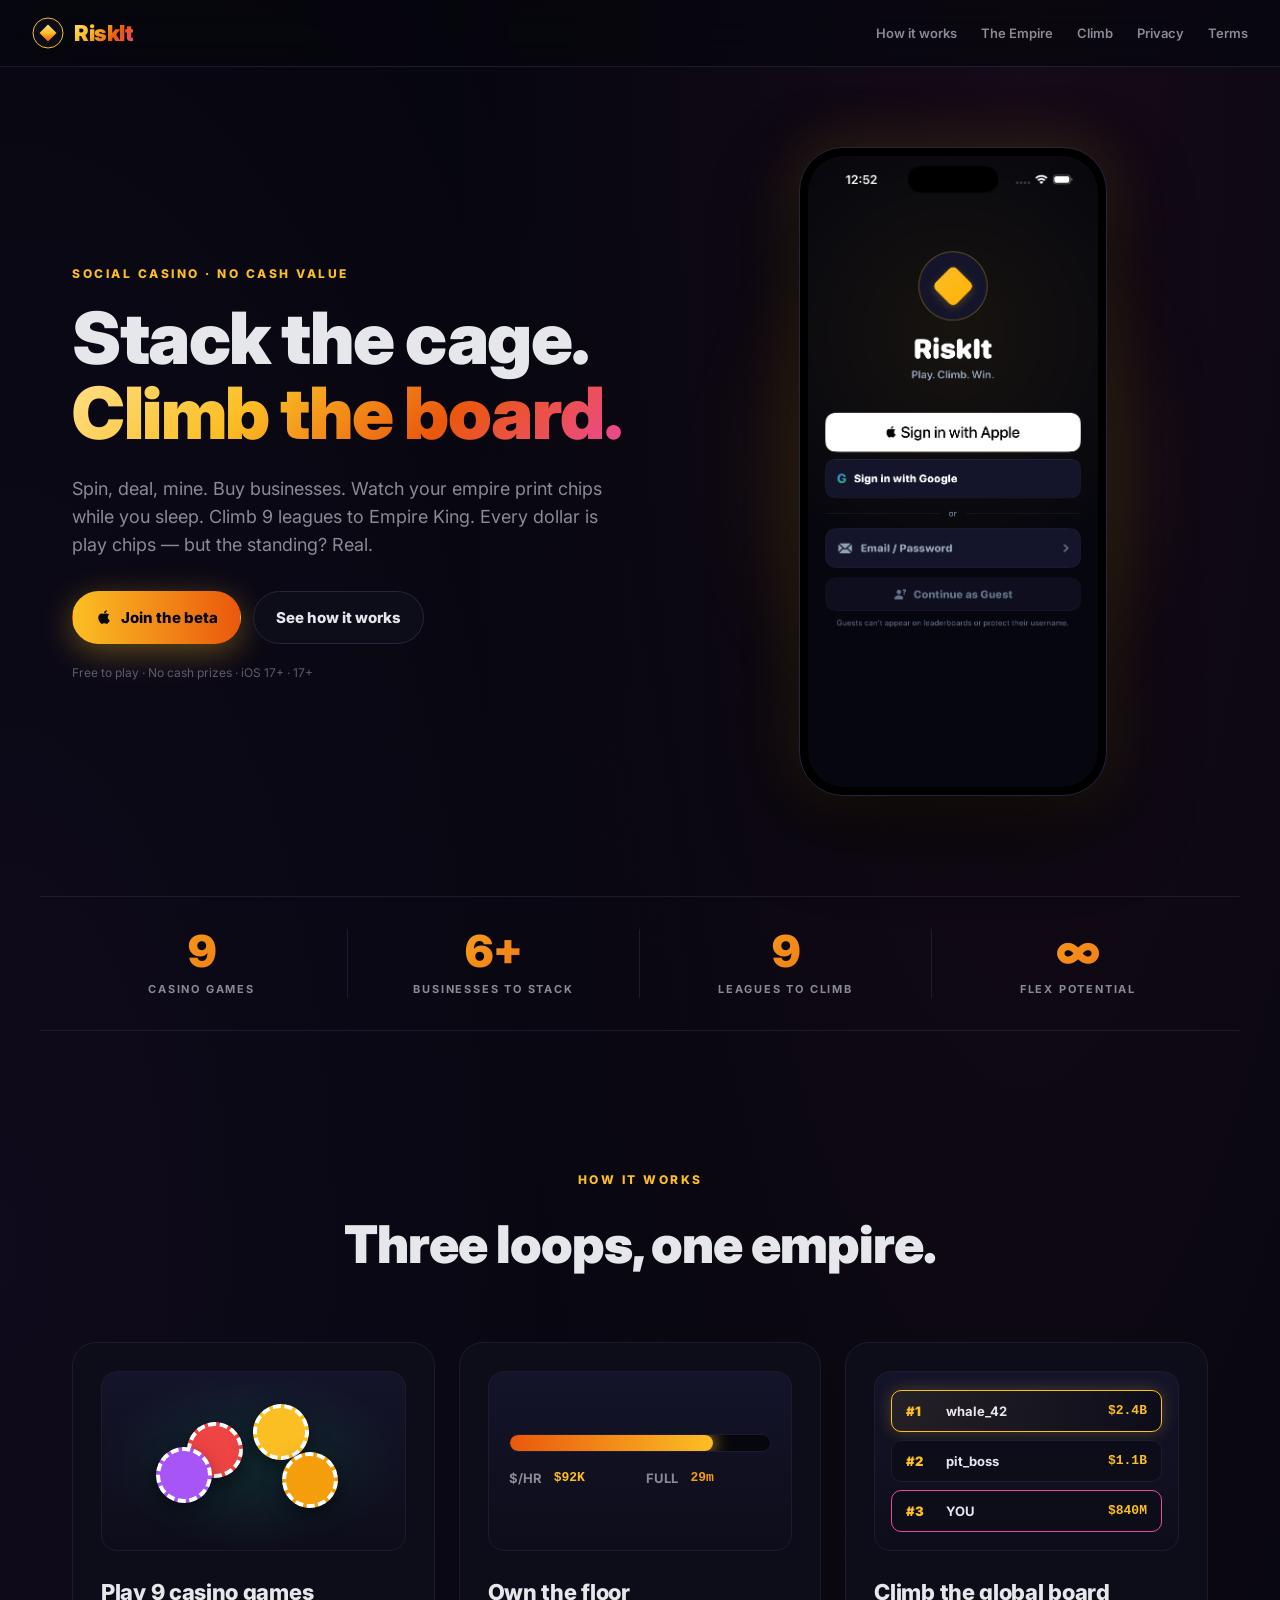
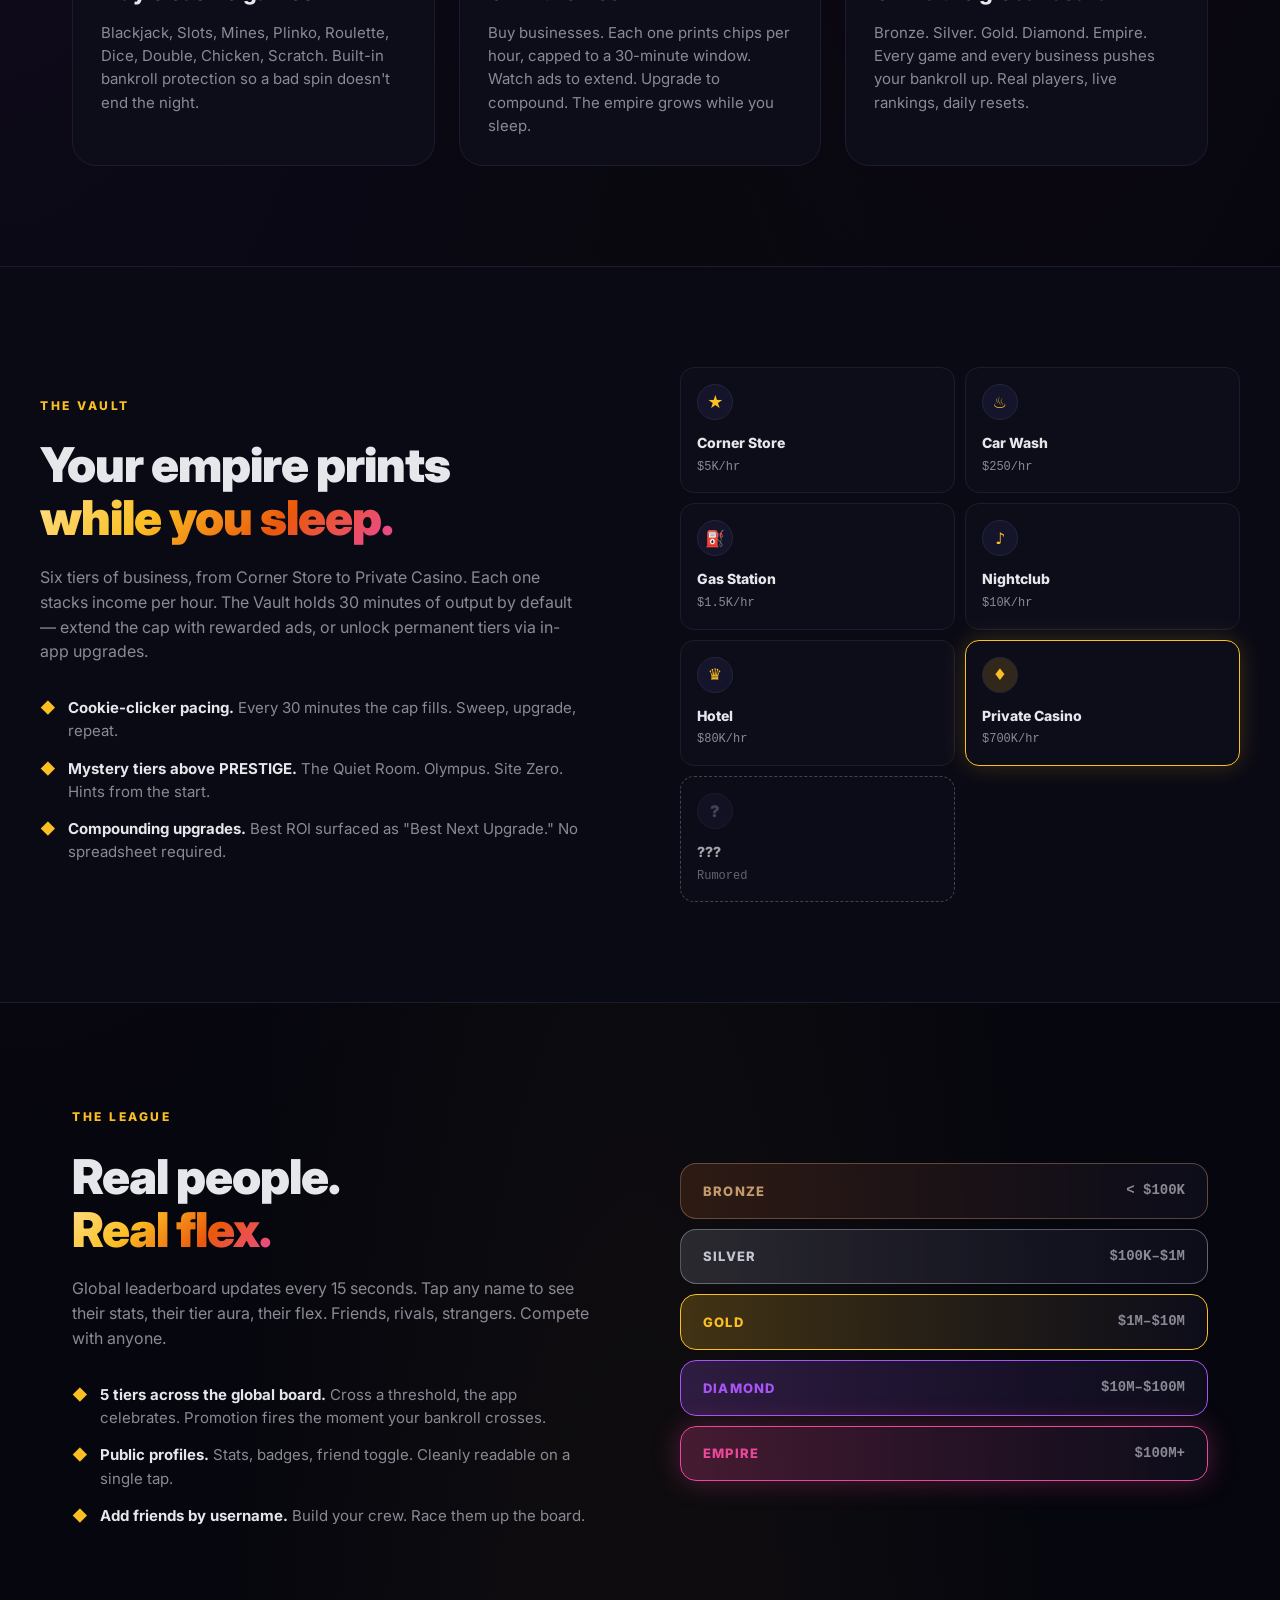
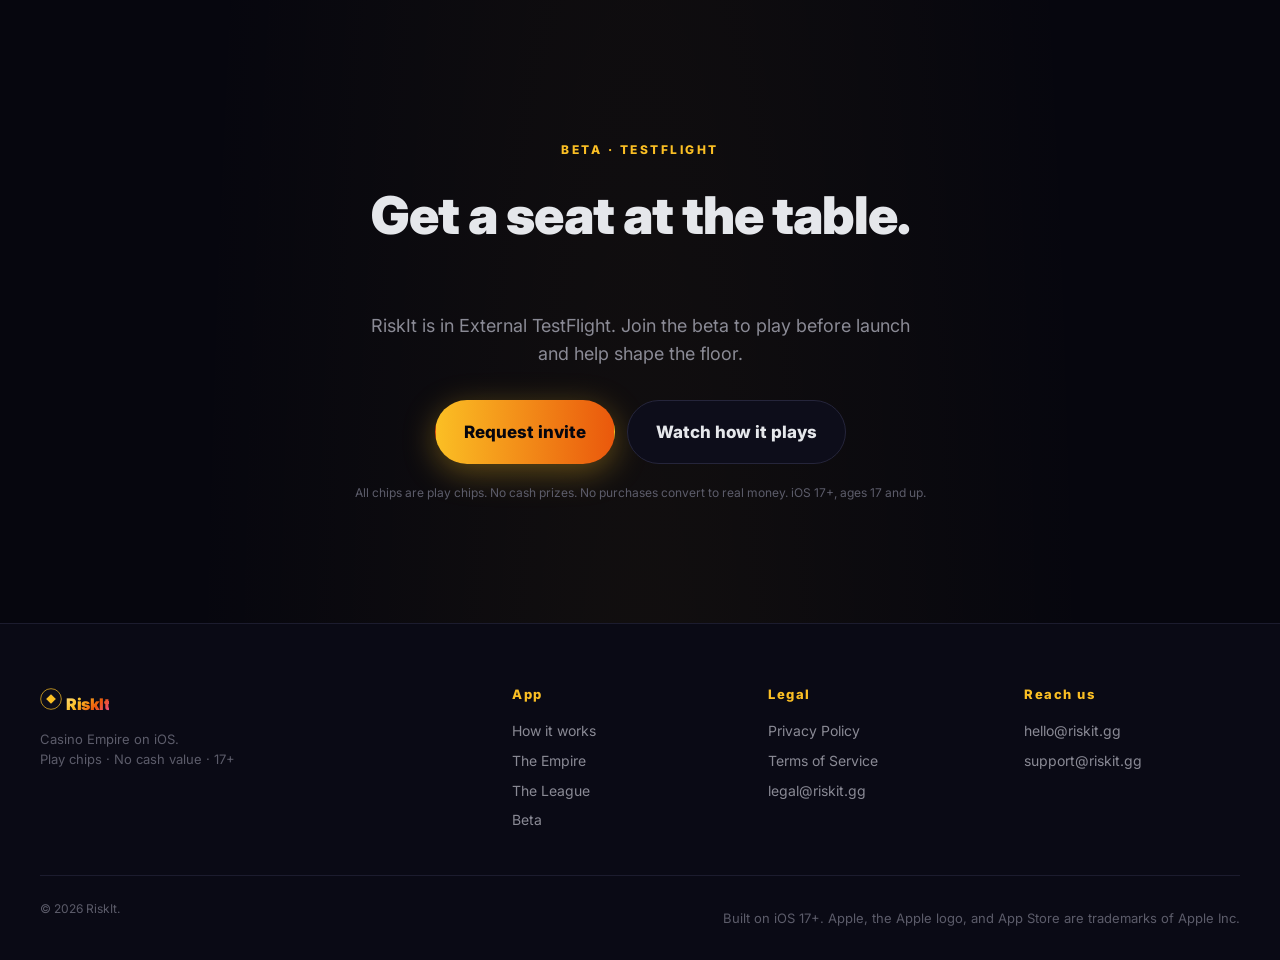
==== index.html @ 3917b7c5 "Initial RiskIt site — landing + privacy + terms" ====
<!doctype html>
<html lang="en">
<head>
    <meta charset="utf-8" />
    <meta name="viewport" content="width=device-width,initial-scale=1,viewport-fit=cover" />
    <meta name="theme-color" content="#06060e" />
    <title>RiskIt — Build the Empire, Climb the Board</title>
    <meta name="description" content="Social casino + idle empire on iOS. Free chips, no cash value. Stack the cage, climb the global leaderboard, become Empire King." />
    <meta property="og:title" content="RiskIt — Casino Empire" />
    <meta property="og:description" content="Social casino + idle empire on iOS. Free chips, no cash value." />
    <meta property="og:image" content="https://riskit.gg/assets/og-card.png" />
    <meta property="og:url" content="https://riskit.gg" />
    <meta name="twitter:card" content="summary_large_image" />
    <link rel="preconnect" href="https://fonts.googleapis.com" />
    <link rel="preconnect" href="https://fonts.gstatic.com" crossorigin />
    <link rel="stylesheet" href="https://fonts.googleapis.com/css2?family=Inter:wght@400;500;600;700;800;900&display=swap" />
    <link rel="icon" type="image/svg+xml" href="/assets/favicon.svg" />
    <link rel="stylesheet" href="/assets/site.css" />
</head>
<body>
    <header class="topbar">
        <a class="brand" href="/">
            <span class="brand-mark" aria-hidden="true">
                <svg viewBox="0 0 64 64" width="32" height="32"><defs><linearGradient id="g1" x1="0" y1="0" x2="1" y2="1"><stop offset="0" stop-color="#FFE08A"/><stop offset="0.5" stop-color="#FBBF24"/><stop offset="1" stop-color="#EA580C"/></linearGradient></defs><circle cx="32" cy="32" r="30" fill="#0d0d1a" stroke="#FBBF24" stroke-width="2"/><rect x="20" y="20" width="24" height="24" transform="rotate(45 32 32)" fill="url(#g1)"/></svg>
            </span>
            <span class="brand-name">RiskIt</span>
        </a>
        <nav class="nav">
            <a href="#how">How it works</a>
            <a href="#empire">The Empire</a>
            <a href="#climb">Climb</a>
            <a href="/privacy.html">Privacy</a>
            <a href="/terms.html">Terms</a>
        </nav>
    </header>

    <!-- HERO -->
    <section class="hero">
        <div class="hero-grid">
            <div class="hero-copy">
                <span class="eyebrow">SOCIAL CASINO · NO CASH VALUE</span>
                <h1>Stack the cage.<br/><span class="grad">Climb the board.</span></h1>
                <p class="lede">Spin, deal, mine. Buy businesses. Watch your empire print chips while you sleep. Climb 9 leagues to Empire King. Every dollar is play chips — but the standing? Real.</p>
                <div class="cta-row">
                    <a class="btn primary" href="#testflight" aria-label="Join the TestFlight beta">
                        <svg viewBox="0 0 24 24" width="18" height="18" aria-hidden="true"><path fill="currentColor" d="M17.05 20.28c-.98.95-2.05.8-3.08.35-1.09-.46-2.09-.48-3.24 0-1.44.62-2.2.44-3.06-.35C2.79 15.25 3.51 7.59 9.05 7.31c1.35.07 2.29.74 3.08.8 1.18-.24 2.31-.93 3.57-.84 1.51.12 2.65.72 3.4 1.8-3.12 1.87-2.38 5.98.48 7.13-.57 1.5-1.31 2.99-2.54 4.09zM12.03 7.25c-.15-2.23 1.66-4.07 3.74-4.25.29 2.58-2.34 4.5-3.74 4.25z"/></svg>
                        Join the beta
                    </a>
                    <a class="btn ghost" href="#how">See how it works</a>
                </div>
                <p class="tiny">Free to play · No cash prizes · iOS 17+ · 17+</p>
            </div>
            <div class="hero-device">
                <div class="device-frame">
                    <img src="/assets/screenshots/hero-auth.png" alt="RiskIt sign-in screen" width="290" height="630" />
                </div>
                <div class="halo" aria-hidden="true"></div>
            </div>
        </div>
    </section>

    <!-- STRIP -->
    <section class="strip">
        <div class="strip-item"><span class="strip-num">9</span><span class="strip-label">CASINO GAMES</span></div>
        <div class="strip-item"><span class="strip-num">6+</span><span class="strip-label">BUSINESSES TO STACK</span></div>
        <div class="strip-item"><span class="strip-num">9</span><span class="strip-label">LEAGUES TO CLIMB</span></div>
        <div class="strip-item"><span class="strip-num">∞</span><span class="strip-label">FLEX POTENTIAL</span></div>
    </section>

    <!-- HOW IT WORKS -->
    <section class="block" id="how">
        <span class="eyebrow center">HOW IT WORKS</span>
        <h2 class="block-title">Three loops, one empire.</h2>
        <div class="features">
            <article class="feature">
                <div class="feature-vis vis-table">
                    <div class="chip chip-red"></div>
                    <div class="chip chip-gold"></div>
                    <div class="chip chip-purple"></div>
                    <div class="chip chip-orange"></div>
                </div>
                <h3>Play 9 casino games</h3>
                <p>Blackjack, Slots, Mines, Plinko, Roulette, Dice, Double, Chicken, Scratch. Built-in bankroll protection so a bad spin doesn't end the night.</p>
            </article>
            <article class="feature">
                <div class="feature-vis vis-vault">
                    <div class="meter">
                        <div class="meter-fill"></div>
                    </div>
                    <div class="vault-stats">
                        <span>$/HR</span><span class="gold">$92K</span>
                        <span>FULL</span><span class="orange">29m</span>
                    </div>
                </div>
                <h3>Own the floor</h3>
                <p>Buy businesses. Each one prints chips per hour, capped to a 30-minute window. Watch ads to extend. Upgrade to compound. The empire grows while you sleep.</p>
            </article>
            <article class="feature">
                <div class="feature-vis vis-rank">
                    <div class="rank-row gold"><span class="rank-num">#1</span><span class="rank-name">whale_42</span><span class="rank-val">$2.4B</span></div>
                    <div class="rank-row"><span class="rank-num">#2</span><span class="rank-name">pit_boss</span><span class="rank-val">$1.1B</span></div>
                    <div class="rank-row you"><span class="rank-num">#3</span><span class="rank-name">YOU</span><span class="rank-val">$840M</span></div>
                </div>
                <h3>Climb the global board</h3>
                <p>Bronze. Silver. Gold. Diamond. Empire. Every game and every business pushes your bankroll up. Real players, live rankings, daily resets.</p>
            </article>
        </div>
    </section>

    <!-- EMPIRE -->
    <section class="block dark" id="empire">
        <div class="split">
            <div>
                <span class="eyebrow">THE VAULT</span>
                <h2>Your empire prints<br/><span class="grad">while you sleep.</span></h2>
                <p class="lede small">Six tiers of business, from Corner Store to Private Casino. Each one stacks income per hour. The Vault holds 30 minutes of output by default — extend the cap with rewarded ads, or unlock permanent tiers via in-app upgrades.</p>
                <ul class="bullet">
                    <li><strong>Cookie-clicker pacing.</strong> Every 30 minutes the cap fills. Sweep, upgrade, repeat.</li>
                    <li><strong>Mystery tiers above PRESTIGE.</strong> The Quiet Room. Olympus. Site Zero. Hints from the start.</li>
                    <li><strong>Compounding upgrades.</strong> Best ROI surfaced as "Best Next Upgrade." No spreadsheet required.</li>
                </ul>
            </div>
            <div class="empire-vis">
                <div class="biz biz-1"><span>★</span><b>Corner Store</b><i>$5K/hr</i></div>
                <div class="biz biz-2"><span>♨</span><b>Car Wash</b><i>$250/hr</i></div>
                <div class="biz biz-3"><span>⛽</span><b>Gas Station</b><i>$1.5K/hr</i></div>
                <div class="biz biz-4"><span>♪</span><b>Nightclub</b><i>$10K/hr</i></div>
                <div class="biz biz-5"><span>♛</span><b>Hotel</b><i>$80K/hr</i></div>
                <div class="biz biz-6 gold"><span>♦</span><b>Private Casino</b><i>$700K/hr</i></div>
                <div class="biz biz-7 mystery"><span>?</span><b>???</b><i>Rumored</i></div>
            </div>
        </div>
    </section>

    <!-- CLIMB -->
    <section class="block" id="climb">
        <div class="split reverse">
            <div class="climb-vis">
                <div class="tier tier-bronze"><span>BRONZE</span><b>&lt; $100K</b></div>
                <div class="tier tier-silver"><span>SILVER</span><b>$100K–$1M</b></div>
                <div class="tier tier-gold"><span>GOLD</span><b>$1M–$10M</b></div>
                <div class="tier tier-diamond"><span>DIAMOND</span><b>$10M–$100M</b></div>
                <div class="tier tier-empire"><span>EMPIRE</span><b>$100M+</b></div>
            </div>
            <div>
                <span class="eyebrow">THE LEAGUE</span>
                <h2>Real people.<br/><span class="grad">Real flex.</span></h2>
                <p class="lede small">Global leaderboard updates every 15 seconds. Tap any name to see their stats, their tier aura, their flex. Friends, rivals, strangers. Compete with anyone.</p>
                <ul class="bullet">
                    <li><strong>5 tiers across the global board.</strong> Cross a threshold, the app celebrates. Promotion fires the moment your bankroll crosses.</li>
                    <li><strong>Public profiles.</strong> Stats, badges, friend toggle. Cleanly readable on a single tap.</li>
                    <li><strong>Add friends by username.</strong> Build your crew. Race them up the board.</li>
                </ul>
            </div>
        </div>
    </section>

    <!-- TESTFLIGHT CTA -->
    <section class="block testflight" id="testflight">
        <span class="eyebrow center">BETA · TESTFLIGHT</span>
        <h2 class="block-title">Get a seat at the table.</h2>
        <p class="lede center">RiskIt is in External TestFlight. Join the beta to play before launch and help shape the floor.</p>
        <div class="cta-row center">
            <a class="btn primary big" href="mailto:hello@riskit.gg?subject=TestFlight%20invite">Request invite</a>
            <a class="btn ghost big" href="#how">Watch how it plays</a>
        </div>
        <p class="tiny center">All chips are play chips. No cash prizes. No purchases convert to real money. iOS 17+, ages 17 and up.</p>
    </section>

    <!-- FOOTER -->
    <footer class="footer">
        <div class="foot-grid">
            <div>
                <a class="brand" href="/" aria-label="RiskIt home">
                    <span class="brand-mark" aria-hidden="true">
                        <svg viewBox="0 0 64 64" width="22" height="22"><circle cx="32" cy="32" r="30" fill="#0d0d1a" stroke="#FBBF24" stroke-width="2"/><rect x="22" y="22" width="20" height="20" transform="rotate(45 32 32)" fill="#FBBF24"/></svg>
                    </span>
                    <span class="brand-name small">RiskIt</span>
                </a>
                <p class="muted">Casino Empire on iOS.<br/>Play chips · No cash value · 17+</p>
            </div>
            <div>
                <h4>App</h4>
                <a href="#how">How it works</a>
                <a href="#empire">The Empire</a>
                <a href="#climb">The League</a>
                <a href="#testflight">Beta</a>
            </div>
            <div>
                <h4>Legal</h4>
                <a href="/privacy.html">Privacy Policy</a>
                <a href="/terms.html">Terms of Service</a>
                <a href="mailto:legal@riskit.gg">legal@riskit.gg</a>
            </div>
            <div>
                <h4>Reach us</h4>
                <a href="mailto:hello@riskit.gg">hello@riskit.gg</a>
                <a href="mailto:support@riskit.gg">support@riskit.gg</a>
            </div>
        </div>
        <div class="foot-bottom">
            <span>© 2026 RiskIt.</span>
            <span class="muted">Built on iOS 17+. Apple, the Apple logo, and App Store are trademarks of Apple Inc.</span>
        </div>
    </footer>
</body>
</html>
---- assets/site.css ----
/* RiskIt landing — brand-aligned dark palette + Inter type ramp.
   Colors mirror the iOS app:
     bg          #06060e
     card        #0d0d1a
     border      #1c1c2e
     gold        #FBBF24
     orange-mid  #F59E0B
     orange-deep #EA580C
     magenta     #EC4899
     purple      #A855F7
     text        #E5E7EB
     dim         #8A8A95
*/

:root {
    --bg: #06060e;
    --bg-alt: #0a0a15;
    --card: #0d0d1a;
    --card-elev: #14142a;
    --border: #1c1c2e;
    --border-hi: #25253b;
    --gold-light: #FFE08A;
    --gold: #FBBF24;
    --orange: #F59E0B;
    --orange-deep: #EA580C;
    --magenta: #EC4899;
    --purple: #A855F7;
    --green: #10B981;
    --red: #EF4444;
    --text: #E5E7EB;
    --dim: #8A8A95;
    --mute: #5C5C6A;
}

* { box-sizing: border-box; margin: 0; padding: 0; }

html { scroll-behavior: smooth; -webkit-text-size-adjust: 100%; }

body {
    font-family: 'Inter', -apple-system, BlinkMacSystemFont, system-ui, sans-serif;
    background: var(--bg);
    color: var(--text);
    line-height: 1.55;
    overflow-x: hidden;
    /* Subtle radial brand atmosphere */
    background-image:
        radial-gradient(at 80% 0%, rgba(236, 72, 153, 0.07), transparent 40%),
        radial-gradient(at 0% 30%, rgba(168, 85, 247, 0.06), transparent 40%),
        radial-gradient(at 50% 100%, rgba(251, 191, 36, 0.05), transparent 50%);
}

a { color: inherit; text-decoration: none; }

/* ─── Top bar ──────────────────────────────────────────────────── */

.topbar {
    position: sticky;
    top: 0;
    z-index: 50;
    display: flex;
    align-items: center;
    justify-content: space-between;
    padding: 16px 32px;
    backdrop-filter: blur(16px);
    -webkit-backdrop-filter: blur(16px);
    background: rgba(6, 6, 14, 0.7);
    border-bottom: 1px solid var(--border);
}

.brand { display: inline-flex; align-items: center; gap: 10px; }
.brand-mark { display: inline-flex; align-items: center; }
.brand-name {
    font-weight: 900;
    font-size: 22px;
    letter-spacing: -0.5px;
    background: linear-gradient(135deg, var(--gold-light), var(--gold), var(--orange-deep), var(--magenta));
    -webkit-background-clip: text;
    background-clip: text;
    color: transparent;
}
.brand-name.small { font-size: 16px; }

.nav { display: flex; gap: 24px; align-items: center; }
.nav a {
    font-size: 13px;
    font-weight: 600;
    color: var(--dim);
    transition: color 0.2s;
}
.nav a:hover { color: var(--gold); }

@media (max-width: 700px) {
    .topbar { padding: 12px 16px; }
    .nav { display: none; }
}

/* ─── Hero ─────────────────────────────────────────────────────── */

.hero {
    padding: 80px 32px 60px;
    max-width: 1200px;
    margin: 0 auto;
}

.hero-grid {
    display: grid;
    grid-template-columns: 1.1fr 1fr;
    gap: 64px;
    align-items: center;
}

.eyebrow {
    display: inline-block;
    font-size: 12px;
    font-weight: 800;
    letter-spacing: 2.5px;
    color: var(--gold);
    margin-bottom: 16px;
}
.eyebrow.center { display: block; text-align: center; }

h1 {
    font-size: clamp(40px, 6vw, 72px);
    font-weight: 900;
    line-height: 1.05;
    letter-spacing: -1.5px;
    margin-bottom: 24px;
}

.grad {
    background: linear-gradient(135deg, var(--gold-light), var(--gold), var(--orange-deep), var(--magenta));
    -webkit-background-clip: text;
    background-clip: text;
    color: transparent;
}

.lede {
    font-size: 18px;
    color: var(--dim);
    margin-bottom: 32px;
    max-width: 540px;
}
.lede.small { font-size: 16px; }
.lede.center { text-align: center; margin-left: auto; margin-right: auto; }

.cta-row { display: flex; gap: 12px; flex-wrap: wrap; }
.cta-row.center { justify-content: center; }

.btn {
    display: inline-flex;
    align-items: center;
    gap: 8px;
    padding: 14px 22px;
    font-weight: 800;
    font-size: 15px;
    border-radius: 999px;
    transition: transform 0.15s ease, box-shadow 0.2s ease;
    cursor: pointer;
    border: 1px solid transparent;
}
.btn.primary {
    color: #06060e;
    background: linear-gradient(90deg, var(--gold), var(--orange-deep));
    box-shadow: 0 8px 32px rgba(251, 191, 36, 0.35);
}
.btn.primary:hover { transform: translateY(-1px); box-shadow: 0 12px 40px rgba(251, 191, 36, 0.5); }
.btn.ghost {
    color: var(--text);
    background: var(--card);
    border-color: var(--border-hi);
}
.btn.ghost:hover { background: var(--card-elev); }
.btn.big { padding: 18px 28px; font-size: 17px; }

.tiny {
    font-size: 12px;
    color: var(--mute);
    margin-top: 20px;
}
.tiny.center { text-align: center; }

.hero-device {
    position: relative;
    display: flex;
    justify-content: center;
}
.device-frame {
    position: relative;
    border-radius: 44px;
    overflow: hidden;
    background: #000;
    padding: 8px;
    border: 1px solid var(--border-hi);
    box-shadow:
        0 30px 80px rgba(0, 0, 0, 0.7),
        0 0 60px rgba(251, 191, 36, 0.18);
    z-index: 2;
}
.device-frame img {
    display: block;
    border-radius: 36px;
    width: 290px;
    height: auto;
}
.halo {
    position: absolute;
    inset: -60px;
    background: radial-gradient(closest-side, rgba(251, 191, 36, 0.25), transparent 70%);
    filter: blur(40px);
    z-index: 1;
    pointer-events: none;
}

@media (max-width: 900px) {
    .hero-grid { grid-template-columns: 1fr; gap: 40px; text-align: center; }
    .lede { margin-left: auto; margin-right: auto; }
    .cta-row { justify-content: center; }
}

/* ─── Stat strip ───────────────────────────────────────────────── */

.strip {
    margin: 40px auto;
    max-width: 1200px;
    display: grid;
    grid-template-columns: repeat(4, 1fr);
    gap: 0;
    border-top: 1px solid var(--border);
    border-bottom: 1px solid var(--border);
    padding: 32px 16px;
}
.strip-item {
    text-align: center;
    border-right: 1px solid var(--border);
}
.strip-item:last-child { border-right: 0; }
.strip-num {
    display: block;
    font-size: 44px;
    font-weight: 900;
    background: linear-gradient(135deg, var(--gold), var(--orange-deep));
    -webkit-background-clip: text;
    background-clip: text;
    color: transparent;
    line-height: 1;
}
.strip-label {
    display: block;
    margin-top: 8px;
    font-size: 11px;
    font-weight: 700;
    letter-spacing: 1.8px;
    color: var(--dim);
}

@media (max-width: 700px) {
    .strip { grid-template-columns: repeat(2, 1fr); }
    .strip-item { padding: 16px 0; border-bottom: 1px solid var(--border); }
    .strip-item:nth-child(2) { border-right: 0; }
    .strip-item:nth-child(3), .strip-item:nth-child(4) { border-bottom: 0; }
    .strip-num { font-size: 32px; }
}

/* ─── Blocks ──────────────────────────────────────────────────── */

.block {
    padding: 100px 32px;
    max-width: 1200px;
    margin: 0 auto;
}
.block.dark {
    max-width: none;
    background: var(--bg-alt);
    border-top: 1px solid var(--border);
    border-bottom: 1px solid var(--border);
}
.block.dark > * {
    max-width: 1200px;
    margin-left: auto;
    margin-right: auto;
}

.block-title {
    font-size: clamp(32px, 4.5vw, 52px);
    font-weight: 900;
    letter-spacing: -1px;
    text-align: center;
    margin-bottom: 56px;
}

/* features grid */
.features {
    display: grid;
    grid-template-columns: repeat(3, 1fr);
    gap: 24px;
}
.feature {
    background: var(--card);
    border: 1px solid var(--border);
    border-radius: 24px;
    padding: 28px;
    transition: transform 0.2s, border-color 0.2s;
}
.feature:hover { transform: translateY(-3px); border-color: var(--gold); }
.feature h3 {
    font-size: 22px;
    font-weight: 800;
    margin: 24px 0 12px;
    letter-spacing: -0.3px;
}
.feature p { color: var(--dim); font-size: 15px; }

.feature-vis {
    height: 180px;
    border-radius: 16px;
    background: linear-gradient(180deg, var(--card-elev), var(--card));
    border: 1px solid var(--border);
    display: flex;
    align-items: center;
    justify-content: center;
    position: relative;
    overflow: hidden;
}

/* casino table chips */
.vis-table {
    background: radial-gradient(closest-side, rgba(16, 185, 129, 0.15), transparent), linear-gradient(180deg, var(--card-elev), var(--card));
}
.chip {
    width: 56px;
    height: 56px;
    border-radius: 50%;
    border: 4px dashed #fff;
    position: absolute;
    box-shadow: 0 8px 20px rgba(0, 0, 0, 0.5);
}
.chip-red    { background: var(--red);    top: 28%; left: 28%; transform: rotate(-15deg); }
.chip-gold   { background: var(--gold);   top: 18%; left: 50%; transform: rotate(8deg); }
.chip-purple { background: var(--purple); top: 42%; left: 18%; transform: rotate(22deg); }
.chip-orange { background: var(--orange); top: 45%; right: 22%; transform: rotate(-10deg); }

/* vault meter */
.vis-vault { flex-direction: column; gap: 16px; padding: 20px; align-items: stretch; }
.meter {
    width: 100%;
    height: 18px;
    background: var(--bg);
    border-radius: 999px;
    overflow: hidden;
    border: 1px solid var(--border);
}
.meter-fill {
    height: 100%;
    width: 78%;
    background: linear-gradient(90deg, var(--orange-deep), var(--gold));
    border-radius: 999px;
    box-shadow: 0 0 18px var(--gold);
}
.vault-stats {
    display: grid;
    grid-template-columns: auto 1fr auto 1fr;
    gap: 8px 12px;
    font-size: 13px;
    font-weight: 700;
    color: var(--dim);
    align-items: center;
}
.vault-stats .gold   { color: var(--gold); justify-self: start; font-family: 'SF Mono', monospace; }
.vault-stats .orange { color: var(--orange); justify-self: start; font-family: 'SF Mono', monospace; }

/* rank rows */
.vis-rank { flex-direction: column; gap: 8px; padding: 16px; align-items: stretch; }
.rank-row {
    display: grid;
    grid-template-columns: 40px 1fr auto;
    align-items: center;
    padding: 10px 14px;
    background: var(--card);
    border: 1px solid var(--border);
    border-radius: 10px;
    font-size: 13px;
    font-weight: 700;
}
.rank-row.gold {
    border-color: var(--gold);
    background: linear-gradient(90deg, rgba(251, 191, 36, 0.08), var(--card));
    box-shadow: 0 0 16px rgba(251, 191, 36, 0.25);
}
.rank-row.you { border-color: var(--magenta); }
.rank-num { color: var(--gold); font-weight: 900; }
.rank-name { color: var(--text); }
.rank-val { color: var(--gold); font-family: 'SF Mono', monospace; }

@media (max-width: 800px) {
    .features { grid-template-columns: 1fr; }
}

/* ─── Split section ───────────────────────────────────────────── */

.split {
    display: grid;
    grid-template-columns: 1fr 1fr;
    gap: 80px;
    align-items: center;
}
.split.reverse > div:first-child { order: 2; }

.split h2 {
    font-size: clamp(32px, 4vw, 48px);
    font-weight: 900;
    letter-spacing: -1px;
    margin: 8px 0 20px;
    line-height: 1.1;
}

.bullet { list-style: none; margin-top: 24px; }
.bullet li {
    padding-left: 28px;
    margin-bottom: 14px;
    font-size: 15px;
    color: var(--dim);
    position: relative;
}
.bullet li::before {
    content: '◆';
    position: absolute;
    left: 0;
    top: 0;
    color: var(--gold);
}
.bullet li strong { color: var(--text); }

/* empire vis */
.empire-vis {
    display: grid;
    grid-template-columns: 1fr 1fr;
    gap: 10px;
}
.biz {
    background: var(--card);
    border: 1px solid var(--border);
    border-radius: 14px;
    padding: 16px;
    display: flex;
    flex-direction: column;
    gap: 4px;
    transition: transform 0.2s;
}
.biz:hover { transform: translateY(-2px); }
.biz span {
    width: 36px; height: 36px;
    border-radius: 50%;
    background: var(--card-elev);
    display: flex; align-items: center; justify-content: center;
    color: var(--gold);
    margin-bottom: 8px;
    font-weight: 900; font-size: 16px;
    border: 1px solid var(--border-hi);
}
.biz b { font-size: 14px; font-weight: 800; color: var(--text); }
.biz i { font-style: normal; font-size: 12px; color: var(--dim); font-family: 'SF Mono', monospace; }
.biz.gold {
    border-color: var(--gold);
    box-shadow: 0 0 24px rgba(251, 191, 36, 0.2);
}
.biz.gold span { background: rgba(251, 191, 36, 0.15); }
.biz.mystery {
    border-style: dashed;
    border-color: var(--mute);
    opacity: 0.7;
}
.biz.mystery span { color: var(--mute); }

/* climb tiers */
.climb-vis { display: flex; flex-direction: column; gap: 10px; }
.tier {
    padding: 16px 22px;
    border-radius: 16px;
    display: flex;
    justify-content: space-between;
    align-items: center;
    font-weight: 800;
    border: 1px solid var(--border);
}
.tier span { letter-spacing: 1.2px; font-size: 13px; }
.tier b { font-family: 'SF Mono', monospace; font-size: 14px; color: var(--dim); font-weight: 700; }
.tier-bronze  { background: linear-gradient(90deg, rgba(180, 90, 40, 0.20), var(--card)); color: #C49A6C; border-color: rgba(196, 154, 108, 0.4); }
.tier-silver  { background: linear-gradient(90deg, rgba(180, 180, 200, 0.18), var(--card)); color: #C0C5D0; border-color: rgba(192, 197, 208, 0.4); }
.tier-gold    { background: linear-gradient(90deg, rgba(251, 191, 36, 0.22), var(--card)); color: var(--gold); border-color: var(--gold); }
.tier-diamond { background: linear-gradient(90deg, rgba(168, 85, 247, 0.22), var(--card)); color: var(--purple); border-color: var(--purple); }
.tier-empire  { background: linear-gradient(90deg, rgba(236, 72, 153, 0.25), var(--card)); color: var(--magenta); border-color: var(--magenta); box-shadow: 0 0 28px rgba(236, 72, 153, 0.3); }

@media (max-width: 900px) {
    .split { grid-template-columns: 1fr; gap: 40px; }
    .split.reverse > div:first-child { order: 0; }
}

/* ─── TestFlight CTA ──────────────────────────────────────────── */

.testflight {
    text-align: center;
    padding-bottom: 120px;
}

/* ─── Footer ──────────────────────────────────────────────────── */

.footer {
    border-top: 1px solid var(--border);
    padding: 60px 32px 32px;
    background: var(--bg-alt);
}
.foot-grid {
    max-width: 1200px;
    margin: 0 auto;
    display: grid;
    grid-template-columns: 2fr 1fr 1fr 1fr;
    gap: 40px;
}
.footer h4 {
    font-size: 13px;
    font-weight: 800;
    letter-spacing: 1.5px;
    color: var(--gold);
    margin-bottom: 12px;
}
.footer a {
    display: block;
    padding: 4px 0;
    color: var(--dim);
    font-size: 14px;
}
.footer a:hover { color: var(--text); }
.footer .muted { color: var(--mute); margin-top: 8px; font-size: 13px; }
.foot-bottom {
    max-width: 1200px;
    margin: 40px auto 0;
    padding-top: 24px;
    border-top: 1px solid var(--border);
    display: flex;
    justify-content: space-between;
    flex-wrap: wrap;
    gap: 12px;
    font-size: 12px;
    color: var(--mute);
}

@media (max-width: 800px) {
    .foot-grid { grid-template-columns: 1fr 1fr; gap: 32px; }
}

/* ─── Legal pages (privacy/terms) ─────────────────────────────── */

.legal {
    max-width: 760px;
    margin: 0 auto;
    padding: 80px 24px 120px;
}
.legal h1 {
    font-size: 48px;
    margin-bottom: 8px;
}
.legal .updated {
    color: var(--mute);
    font-size: 14px;
    margin-bottom: 40px;
    padding-bottom: 24px;
    border-bottom: 1px solid var(--border);
}
.legal h2 {
    font-size: 22px;
    font-weight: 800;
    margin: 40px 0 16px;
    color: var(--gold);
    letter-spacing: -0.2px;
}
.legal h3 {
    font-size: 17px;
    font-weight: 700;
    margin: 24px 0 8px;
    color: var(--text);
}
.legal p {
    color: var(--dim);
    margin-bottom: 14px;
    font-size: 15px;
    line-height: 1.7;
}
.legal ul {
    margin: 8px 0 16px 24px;
    color: var(--dim);
    font-size: 15px;
    line-height: 1.7;
}
.legal li { margin-bottom: 6px; }
.legal a { color: var(--gold); text-decoration: underline; }
.legal strong { color: var(--text); }
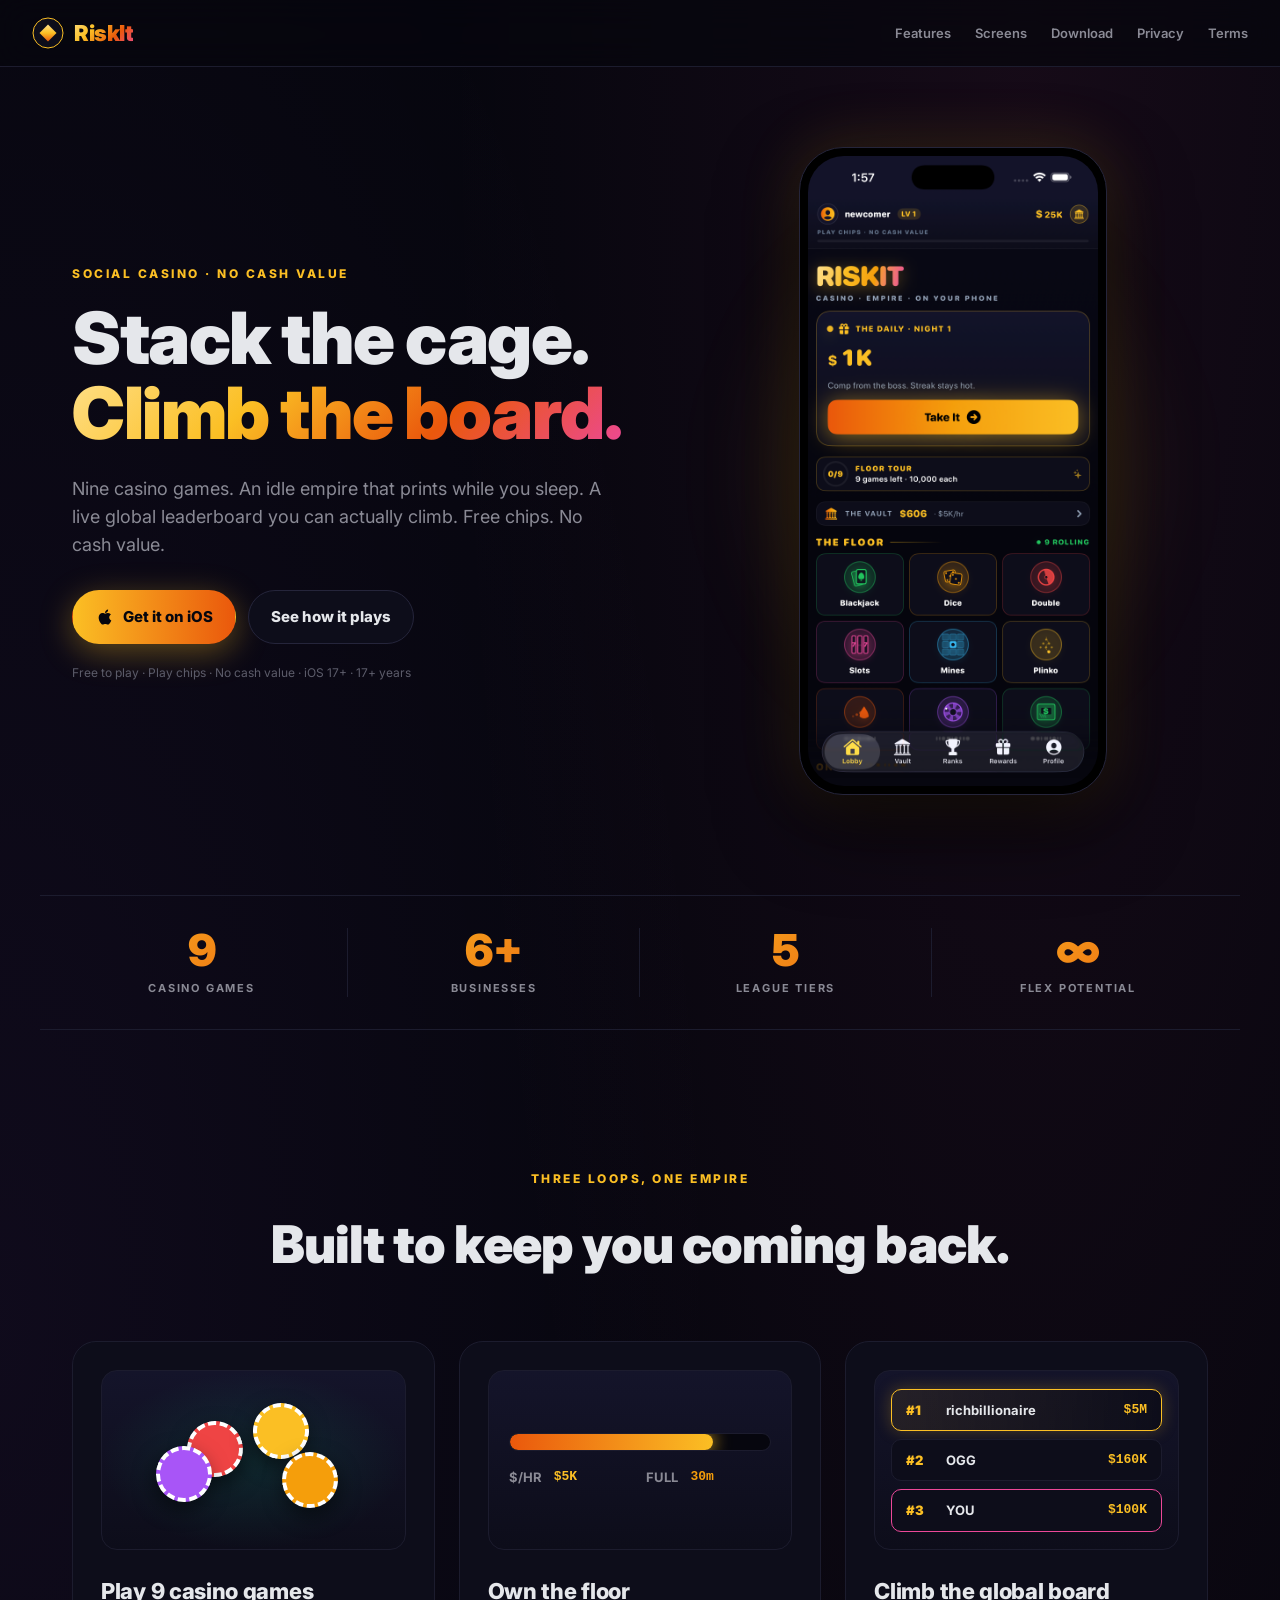
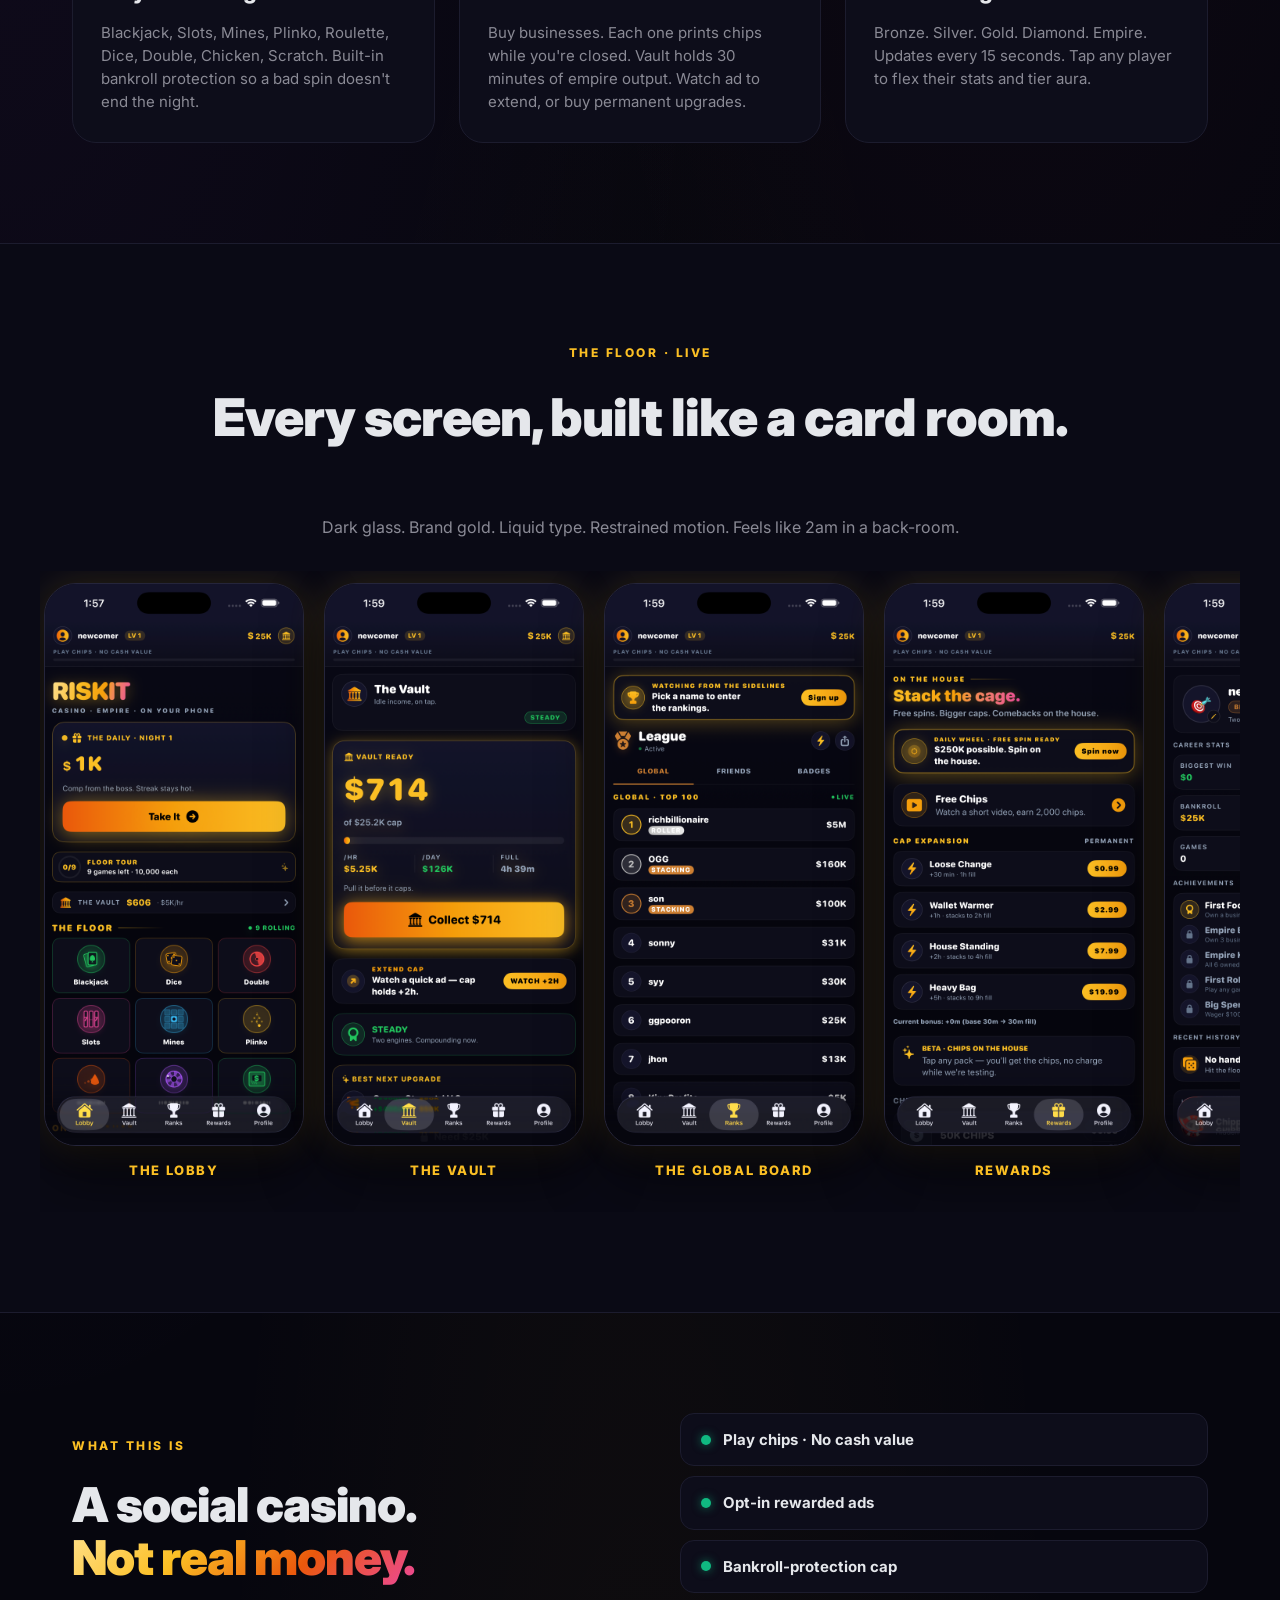
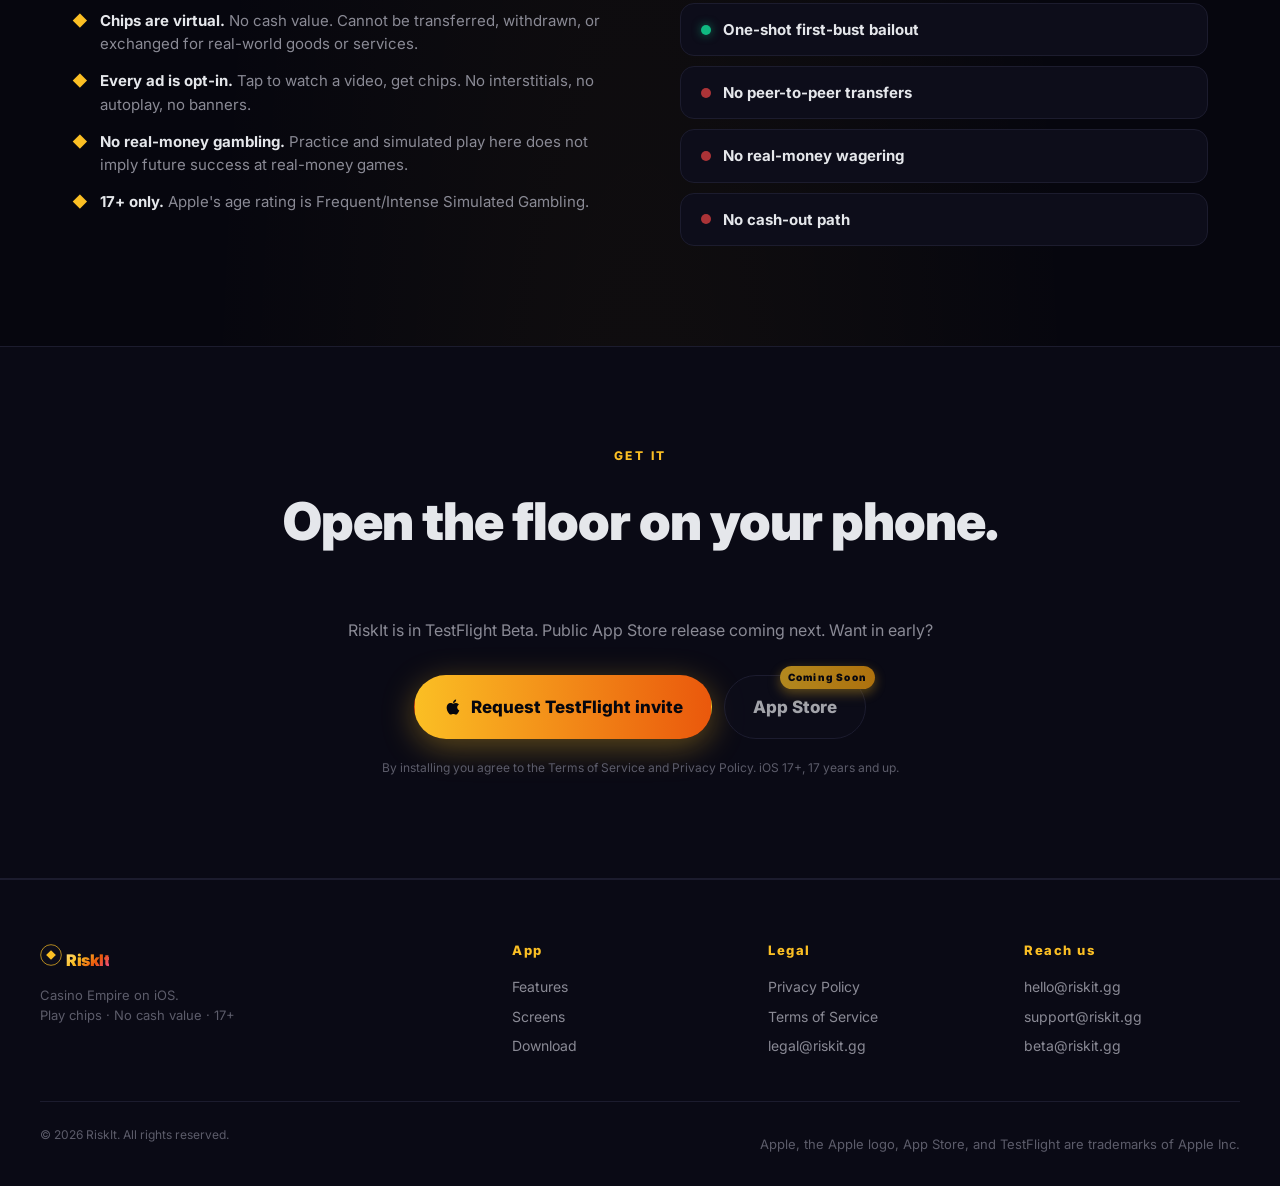
==== commit df725629: "feat: transform site into iOS app landing — screenshots rail + download CTAs + honesty section + CNA" ====
--- a/index.html
+++ b/index.html
@@ -4,12 +4,12 @@
     <meta charset="utf-8" />
     <meta name="viewport" content="width=device-width,initial-scale=1,viewport-fit=cover" />
     <meta name="theme-color" content="#06060e" />
-    <title>RiskIt — Build the Empire, Climb the Board</title>
-    <meta name="description" content="Social casino + idle empire on iOS. Free chips, no cash value. Stack the cage, climb the global leaderboard, become Empire King." />
-    <meta property="og:title" content="RiskIt — Casino Empire" />
-    <meta property="og:description" content="Social casino + idle empire on iOS. Free chips, no cash value." />
-    <meta property="og:image" content="https://riskit.gg/assets/og-card.png" />
+    <title>RiskIt — Casino Empire on iOS</title>
+    <meta name="description" content="Social casino + idle empire on iOS. Stack chips, climb the global board. Free chips, no cash value. iOS 17+, 17+." />
+    <meta property="og:title" content="RiskIt — Casino Empire on iOS" />
+    <meta property="og:description" content="Stack chips. Climb the board. Build the empire while you sleep. Free chips, no cash value. iOS 17+." />
     <meta property="og:url" content="https://riskit.gg" />
+    <meta property="og:image" content="https://riskit.gg/assets/screenshots/asc/02-lobby.png" />
     <meta name="twitter:card" content="summary_large_image" />
     <link rel="preconnect" href="https://fonts.googleapis.com" />
     <link rel="preconnect" href="https://fonts.gstatic.com" crossorigin />
@@ -18,6 +18,7 @@
     <link rel="stylesheet" href="/assets/site.css" />
 </head>
 <body>
+
     <header class="topbar">
         <a class="brand" href="/">
             <span class="brand-mark" aria-hidden="true">
@@ -26,9 +27,9 @@
             <span class="brand-name">RiskIt</span>
         </a>
         <nav class="nav">
-            <a href="#how">How it works</a>
-            <a href="#empire">The Empire</a>
-            <a href="#climb">Climb</a>
+            <a href="#features">Features</a>
+            <a href="#screens">Screens</a>
+            <a href="#download">Download</a>
             <a href="/privacy.html">Privacy</a>
             <a href="/terms.html">Terms</a>
         </nav>
@@ -40,19 +41,19 @@
             <div class="hero-copy">
                 <span class="eyebrow">SOCIAL CASINO · NO CASH VALUE</span>
                 <h1>Stack the cage.<br/><span class="grad">Climb the board.</span></h1>
-                <p class="lede">Spin, deal, mine. Buy businesses. Watch your empire print chips while you sleep. Climb 9 leagues to Empire King. Every dollar is play chips — but the standing? Real.</p>
+                <p class="lede">Nine casino games. An idle empire that prints while you sleep. A live global leaderboard you can actually climb. Free chips. No cash value.</p>
                 <div class="cta-row">
-                    <a class="btn primary" href="#testflight" aria-label="Join the TestFlight beta">
-                        <svg viewBox="0 0 24 24" width="18" height="18" aria-hidden="true"><path fill="currentColor" d="M17.05 20.28c-.98.95-2.05.8-3.08.35-1.09-.46-2.09-.48-3.24 0-1.44.62-2.2.44-3.06-.35C2.79 15.25 3.51 7.59 9.05 7.31c1.35.07 2.29.74 3.08.8 1.18-.24 2.31-.93 3.57-.84 1.51.12 2.65.72 3.4 1.8-3.12 1.87-2.38 5.98.48 7.13-.57 1.5-1.31 2.99-2.54 4.09zM12.03 7.25c-.15-2.23 1.66-4.07 3.74-4.25.29 2.58-2.34 4.5-3.74 4.25z"/></svg>
-                        Join the beta
+                    <a class="btn primary" href="#download" aria-label="Download from the App Store">
+                        <svg viewBox="0 0 24 24" width="20" height="20" aria-hidden="true"><path fill="currentColor" d="M17.05 20.28c-.98.95-2.05.8-3.08.35-1.09-.46-2.09-.48-3.24 0-1.44.62-2.2.44-3.06-.35C2.79 15.25 3.51 7.59 9.05 7.31c1.35.07 2.29.74 3.08.8 1.18-.24 2.31-.93 3.57-.84 1.51.12 2.65.72 3.4 1.8-3.12 1.87-2.38 5.98.48 7.13-.57 1.5-1.31 2.99-2.54 4.09zM12.03 7.25c-.15-2.23 1.66-4.07 3.74-4.25.29 2.58-2.34 4.5-3.74 4.25z"/></svg>
+                        Get it on iOS
                     </a>
-                    <a class="btn ghost" href="#how">See how it works</a>
-                </div>
-                <p class="tiny">Free to play · No cash prizes · iOS 17+ · 17+</p>
+                    <a class="btn ghost" href="#features">See how it plays</a>
+                </div>
+                <p class="tiny">Free to play · Play chips · No cash value · iOS 17+ · 17+ years</p>
             </div>
             <div class="hero-device">
                 <div class="device-frame">
-                    <img src="/assets/screenshots/hero-auth.png" alt="RiskIt sign-in screen" width="290" height="630" />
+                    <img src="/assets/screenshots/asc/02-lobby.png" alt="RiskIt iOS app — Lobby tab with the RISKIT wordmark, daily drop hero card, and game grid" width="280" />
                 </div>
                 <div class="halo" aria-hidden="true"></div>
             </div>
@@ -62,15 +63,15 @@
     <!-- STRIP -->
     <section class="strip">
         <div class="strip-item"><span class="strip-num">9</span><span class="strip-label">CASINO GAMES</span></div>
-        <div class="strip-item"><span class="strip-num">6+</span><span class="strip-label">BUSINESSES TO STACK</span></div>
-        <div class="strip-item"><span class="strip-num">9</span><span class="strip-label">LEAGUES TO CLIMB</span></div>
+        <div class="strip-item"><span class="strip-num">6+</span><span class="strip-label">BUSINESSES</span></div>
+        <div class="strip-item"><span class="strip-num">5</span><span class="strip-label">LEAGUE TIERS</span></div>
         <div class="strip-item"><span class="strip-num">∞</span><span class="strip-label">FLEX POTENTIAL</span></div>
     </section>
 
-    <!-- HOW IT WORKS -->
-    <section class="block" id="how">
-        <span class="eyebrow center">HOW IT WORKS</span>
-        <h2 class="block-title">Three loops, one empire.</h2>
+    <!-- FEATURES -->
+    <section class="block" id="features">
+        <span class="eyebrow center">THREE LOOPS, ONE EMPIRE</span>
+        <h2 class="block-title">Built to keep you coming back.</h2>
         <div class="features">
             <article class="feature">
                 <div class="feature-vis vis-table">
@@ -84,87 +85,102 @@
             </article>
             <article class="feature">
                 <div class="feature-vis vis-vault">
-                    <div class="meter">
-                        <div class="meter-fill"></div>
+                    <div class="meter"><div class="meter-fill"></div></div>
+                    <div class="vault-stats">
+                        <span>$/HR</span><span class="gold">$5K</span>
+                        <span>FULL</span><span class="orange">30m</span>
                     </div>
-                    <div class="vault-stats">
-                        <span>$/HR</span><span class="gold">$92K</span>
-                        <span>FULL</span><span class="orange">29m</span>
-                    </div>
                 </div>
                 <h3>Own the floor</h3>
-                <p>Buy businesses. Each one prints chips per hour, capped to a 30-minute window. Watch ads to extend. Upgrade to compound. The empire grows while you sleep.</p>
+                <p>Buy businesses. Each one prints chips while you're closed. Vault holds 30 minutes of empire output. Watch ad to extend, or buy permanent upgrades.</p>
             </article>
             <article class="feature">
                 <div class="feature-vis vis-rank">
-                    <div class="rank-row gold"><span class="rank-num">#1</span><span class="rank-name">whale_42</span><span class="rank-val">$2.4B</span></div>
-                    <div class="rank-row"><span class="rank-num">#2</span><span class="rank-name">pit_boss</span><span class="rank-val">$1.1B</span></div>
-                    <div class="rank-row you"><span class="rank-num">#3</span><span class="rank-name">YOU</span><span class="rank-val">$840M</span></div>
+                    <div class="rank-row gold"><span class="rank-num">#1</span><span class="rank-name">richbillionaire</span><span class="rank-val">$5M</span></div>
+                    <div class="rank-row"><span class="rank-num">#2</span><span class="rank-name">OGG</span><span class="rank-val">$160K</span></div>
+                    <div class="rank-row you"><span class="rank-num">#3</span><span class="rank-name">YOU</span><span class="rank-val">$100K</span></div>
                 </div>
                 <h3>Climb the global board</h3>
-                <p>Bronze. Silver. Gold. Diamond. Empire. Every game and every business pushes your bankroll up. Real players, live rankings, daily resets.</p>
+                <p>Bronze. Silver. Gold. Diamond. Empire. Updates every 15 seconds. Tap any player to flex their stats and tier aura.</p>
             </article>
         </div>
     </section>
 
-    <!-- EMPIRE -->
-    <section class="block dark" id="empire">
+    <!-- SCREENSHOTS -->
+    <section class="block dark" id="screens">
+        <span class="eyebrow center">THE FLOOR · LIVE</span>
+        <h2 class="block-title">Every screen, built like a card room.</h2>
+        <p class="lede center small">Dark glass. Brand gold. Liquid type. Restrained motion. Feels like 2am in a back-room.</p>
+
+        <div class="screen-rail">
+            <figure class="screen">
+                <img src="/assets/screenshots/asc/02-lobby.png" alt="Lobby with the RISKIT wordmark, daily drop hero, mini-vault, and a 3×3 game grid" loading="lazy" />
+                <figcaption>The Lobby</figcaption>
+            </figure>
+            <figure class="screen">
+                <img src="/assets/screenshots/asc/03-vault-clean.png" alt="Vault tab — $714 of $25.2K cap, 4h 39m to full, EXTEND CAP rewarded-ad CTA below" loading="lazy" />
+                <figcaption>The Vault</figcaption>
+            </figure>
+            <figure class="screen">
+                <img src="/assets/screenshots/asc/04-hall.png" alt="Global leaderboard — top players from $5M down, your row outlined" loading="lazy" />
+                <figcaption>The Global Board</figcaption>
+            </figure>
+            <figure class="screen">
+                <img src="/assets/screenshots/asc/05-rewards.png" alt="Rewards tab — Daily Wheel free spin, Free Chips ad CTA, four Cap Expander IAP tiers" loading="lazy" />
+                <figcaption>Rewards</figcaption>
+            </figure>
+            <figure class="screen">
+                <img src="/assets/screenshots/asc/06-profile.png" alt="Profile — Career Stats grid (biggest win, daily streak, bankroll, wagered, games, win rate) and achievements list" loading="lazy" />
+                <figcaption>Profile</figcaption>
+            </figure>
+            <figure class="screen">
+                <img src="/assets/screenshots/asc/01-auth-hero.png" alt="Sign-in screen — gold diamond brand mark, RiskIt wordmark, four sign-in options" loading="lazy" />
+                <figcaption>Sign In</figcaption>
+            </figure>
+        </div>
+    </section>
+
+    <!-- HONESTY -->
+    <section class="block" id="honesty">
         <div class="split">
             <div>
-                <span class="eyebrow">THE VAULT</span>
-                <h2>Your empire prints<br/><span class="grad">while you sleep.</span></h2>
-                <p class="lede small">Six tiers of business, from Corner Store to Private Casino. Each one stacks income per hour. The Vault holds 30 minutes of output by default — extend the cap with rewarded ads, or unlock permanent tiers via in-app upgrades.</p>
+                <span class="eyebrow">WHAT THIS IS</span>
+                <h2>A social casino.<br/><span class="grad">Not real money.</span></h2>
                 <ul class="bullet">
-                    <li><strong>Cookie-clicker pacing.</strong> Every 30 minutes the cap fills. Sweep, upgrade, repeat.</li>
-                    <li><strong>Mystery tiers above PRESTIGE.</strong> The Quiet Room. Olympus. Site Zero. Hints from the start.</li>
-                    <li><strong>Compounding upgrades.</strong> Best ROI surfaced as "Best Next Upgrade." No spreadsheet required.</li>
+                    <li><strong>Chips are virtual.</strong> No cash value. Cannot be transferred, withdrawn, or exchanged for real-world goods or services.</li>
+                    <li><strong>Every ad is opt-in.</strong> Tap to watch a video, get chips. No interstitials, no autoplay, no banners.</li>
+                    <li><strong>No real-money gambling.</strong> Practice and simulated play here does not imply future success at real-money games.</li>
+                    <li><strong>17+ only.</strong> Apple's age rating is Frequent/Intense Simulated Gambling.</li>
                 </ul>
             </div>
-            <div class="empire-vis">
-                <div class="biz biz-1"><span>★</span><b>Corner Store</b><i>$5K/hr</i></div>
-                <div class="biz biz-2"><span>♨</span><b>Car Wash</b><i>$250/hr</i></div>
-                <div class="biz biz-3"><span>⛽</span><b>Gas Station</b><i>$1.5K/hr</i></div>
-                <div class="biz biz-4"><span>♪</span><b>Nightclub</b><i>$10K/hr</i></div>
-                <div class="biz biz-5"><span>♛</span><b>Hotel</b><i>$80K/hr</i></div>
-                <div class="biz biz-6 gold"><span>♦</span><b>Private Casino</b><i>$700K/hr</i></div>
-                <div class="biz biz-7 mystery"><span>?</span><b>???</b><i>Rumored</i></div>
-            </div>
-        </div>
-    </section>
-
-    <!-- CLIMB -->
-    <section class="block" id="climb">
-        <div class="split reverse">
-            <div class="climb-vis">
-                <div class="tier tier-bronze"><span>BRONZE</span><b>&lt; $100K</b></div>
-                <div class="tier tier-silver"><span>SILVER</span><b>$100K–$1M</b></div>
-                <div class="tier tier-gold"><span>GOLD</span><b>$1M–$10M</b></div>
-                <div class="tier tier-diamond"><span>DIAMOND</span><b>$10M–$100M</b></div>
-                <div class="tier tier-empire"><span>EMPIRE</span><b>$100M+</b></div>
-            </div>
-            <div>
-                <span class="eyebrow">THE LEAGUE</span>
-                <h2>Real people.<br/><span class="grad">Real flex.</span></h2>
-                <p class="lede small">Global leaderboard updates every 15 seconds. Tap any name to see their stats, their tier aura, their flex. Friends, rivals, strangers. Compete with anyone.</p>
-                <ul class="bullet">
-                    <li><strong>5 tiers across the global board.</strong> Cross a threshold, the app celebrates. Promotion fires the moment your bankroll crosses.</li>
-                    <li><strong>Public profiles.</strong> Stats, badges, friend toggle. Cleanly readable on a single tap.</li>
-                    <li><strong>Add friends by username.</strong> Build your crew. Race them up the board.</li>
-                </ul>
-            </div>
-        </div>
-    </section>
-
-    <!-- TESTFLIGHT CTA -->
-    <section class="block testflight" id="testflight">
-        <span class="eyebrow center">BETA · TESTFLIGHT</span>
-        <h2 class="block-title">Get a seat at the table.</h2>
-        <p class="lede center">RiskIt is in External TestFlight. Join the beta to play before launch and help shape the floor.</p>
+            <div class="honesty-vis">
+                <div class="honesty-pill"><span class="dot good"></span>Play chips · No cash value</div>
+                <div class="honesty-pill"><span class="dot good"></span>Opt-in rewarded ads</div>
+                <div class="honesty-pill"><span class="dot good"></span>Bankroll-protection cap</div>
+                <div class="honesty-pill"><span class="dot good"></span>One-shot first-bust bailout</div>
+                <div class="honesty-pill"><span class="dot bad"></span>No peer-to-peer transfers</div>
+                <div class="honesty-pill"><span class="dot bad"></span>No real-money wagering</div>
+                <div class="honesty-pill"><span class="dot bad"></span>No cash-out path</div>
+            </div>
+        </div>
+    </section>
+
+    <!-- DOWNLOAD -->
+    <section class="block dark" id="download">
+        <span class="eyebrow center">GET IT</span>
+        <h2 class="block-title">Open the floor on your phone.</h2>
+        <p class="lede center small">RiskIt is in TestFlight Beta. Public App Store release coming next. Want in early?</p>
         <div class="cta-row center">
-            <a class="btn primary big" href="mailto:hello@riskit.gg?subject=TestFlight%20invite">Request invite</a>
-            <a class="btn ghost big" href="#how">Watch how it plays</a>
-        </div>
-        <p class="tiny center">All chips are play chips. No cash prizes. No purchases convert to real money. iOS 17+, ages 17 and up.</p>
+            <a class="btn primary big" href="mailto:hello@riskit.gg?subject=TestFlight%20Invite%20-%20RiskIt&body=Hi%20-%20I'd%20like%20to%20join%20the%20RiskIt%20TestFlight%20beta.%0A%0AMy%20Apple%20ID%20email%3A">
+                <svg viewBox="0 0 24 24" width="20" height="20" aria-hidden="true"><path fill="currentColor" d="M17.05 20.28c-.98.95-2.05.8-3.08.35-1.09-.46-2.09-.48-3.24 0-1.44.62-2.2.44-3.06-.35C2.79 15.25 3.51 7.59 9.05 7.31c1.35.07 2.29.74 3.08.8 1.18-.24 2.31-.93 3.57-.84 1.51.12 2.65.72 3.4 1.8-3.12 1.87-2.38 5.98.48 7.13-.57 1.5-1.31 2.99-2.54 4.09zM12.03 7.25c-.15-2.23 1.66-4.07 3.74-4.25.29 2.58-2.34 4.5-3.74 4.25z"/></svg>
+                Request TestFlight invite
+            </a>
+            <span class="btn ghost big appstore">
+                <span class="badge-coming">Coming Soon</span>
+                App Store
+            </span>
+        </div>
+        <p class="tiny center">By installing you agree to the <a href="/terms.html">Terms of Service</a> and <a href="/privacy.html">Privacy Policy</a>. iOS 17+, 17 years and up.</p>
     </section>
 
     <!-- FOOTER -->
@@ -181,10 +197,9 @@
             </div>
             <div>
                 <h4>App</h4>
-                <a href="#how">How it works</a>
-                <a href="#empire">The Empire</a>
-                <a href="#climb">The League</a>
-                <a href="#testflight">Beta</a>
+                <a href="#features">Features</a>
+                <a href="#screens">Screens</a>
+                <a href="#download">Download</a>
             </div>
             <div>
                 <h4>Legal</h4>
@@ -196,12 +211,14 @@
                 <h4>Reach us</h4>
                 <a href="mailto:hello@riskit.gg">hello@riskit.gg</a>
                 <a href="mailto:support@riskit.gg">support@riskit.gg</a>
+                <a href="mailto:beta@riskit.gg">beta@riskit.gg</a>
             </div>
         </div>
         <div class="foot-bottom">
-            <span>© 2026 RiskIt.</span>
-            <span class="muted">Built on iOS 17+. Apple, the Apple logo, and App Store are trademarks of Apple Inc.</span>
+            <span>© 2026 RiskIt. All rights reserved.</span>
+            <span class="muted">Apple, the Apple logo, App Store, and TestFlight are trademarks of Apple Inc.</span>
         </div>
     </footer>
+
 </body>
 </html>
--- a/assets/site.css
+++ b/assets/site.css
@@ -548,6 +548,123 @@
     .foot-grid { grid-template-columns: 1fr 1fr; gap: 32px; }
 }
 
+/* ─── Screenshot rail ─────────────────────────────────────────── */
+
+.screen-rail {
+    display: flex;
+    gap: 20px;
+    overflow-x: auto;
+    overflow-y: hidden;
+    padding: 12px 4px 32px;
+    scroll-snap-type: x mandatory;
+    -webkit-overflow-scrolling: touch;
+    scrollbar-width: thin;
+    scrollbar-color: var(--gold) var(--bg);
+}
+.screen-rail::-webkit-scrollbar { height: 10px; }
+.screen-rail::-webkit-scrollbar-track {
+    background: var(--bg);
+    border-radius: 4px;
+}
+.screen-rail::-webkit-scrollbar-thumb {
+    background: linear-gradient(90deg, var(--gold), var(--orange-deep));
+    border-radius: 4px;
+}
+
+.screen {
+    flex: 0 0 auto;
+    width: 260px;
+    scroll-snap-align: center;
+    text-align: center;
+    margin: 0;
+}
+.screen img {
+    display: block;
+    width: 100%;
+    height: auto;
+    border-radius: 32px;
+    border: 1px solid var(--border-hi);
+    background: var(--card);
+    box-shadow:
+        0 30px 60px rgba(0, 0, 0, 0.55),
+        0 0 36px rgba(251, 191, 36, 0.16);
+    transition: transform 0.25s, box-shadow 0.25s;
+}
+.screen:hover img {
+    transform: translateY(-4px);
+    box-shadow:
+        0 36px 72px rgba(0, 0, 0, 0.65),
+        0 0 56px rgba(251, 191, 36, 0.28);
+}
+.screen figcaption {
+    margin-top: 14px;
+    font-size: 13px;
+    font-weight: 800;
+    letter-spacing: 1.6px;
+    text-transform: uppercase;
+    color: var(--gold);
+}
+
+@media (max-width: 700px) {
+    .screen { width: 220px; }
+}
+
+/* ─── Honesty section ─────────────────────────────────────────── */
+
+.honesty-vis {
+    display: flex;
+    flex-direction: column;
+    gap: 10px;
+}
+.honesty-pill {
+    display: flex;
+    align-items: center;
+    gap: 12px;
+    padding: 14px 20px;
+    background: var(--card);
+    border: 1px solid var(--border);
+    border-radius: 14px;
+    font-size: 15px;
+    font-weight: 700;
+    color: var(--text);
+}
+.dot {
+    width: 10px;
+    height: 10px;
+    border-radius: 50%;
+    flex-shrink: 0;
+}
+.dot.good {
+    background: var(--green);
+    box-shadow: 0 0 10px rgba(16, 185, 129, 0.6);
+}
+.dot.bad {
+    background: var(--red);
+    opacity: 0.7;
+}
+
+/* ─── Coming Soon App Store badge ─────────────────────────────── */
+
+.btn.appstore {
+    position: relative;
+    cursor: default;
+    opacity: 0.7;
+    pointer-events: none;
+}
+.badge-coming {
+    position: absolute;
+    top: -10px;
+    right: -10px;
+    background: linear-gradient(90deg, var(--gold), var(--orange));
+    color: #06060e;
+    font-size: 10px;
+    font-weight: 900;
+    letter-spacing: 1.2px;
+    padding: 4px 8px;
+    border-radius: 999px;
+    box-shadow: 0 4px 12px rgba(251, 191, 36, 0.5);
+}
+
 /* ─── Legal pages (privacy/terms) ─────────────────────────────── */
 
 .legal {
